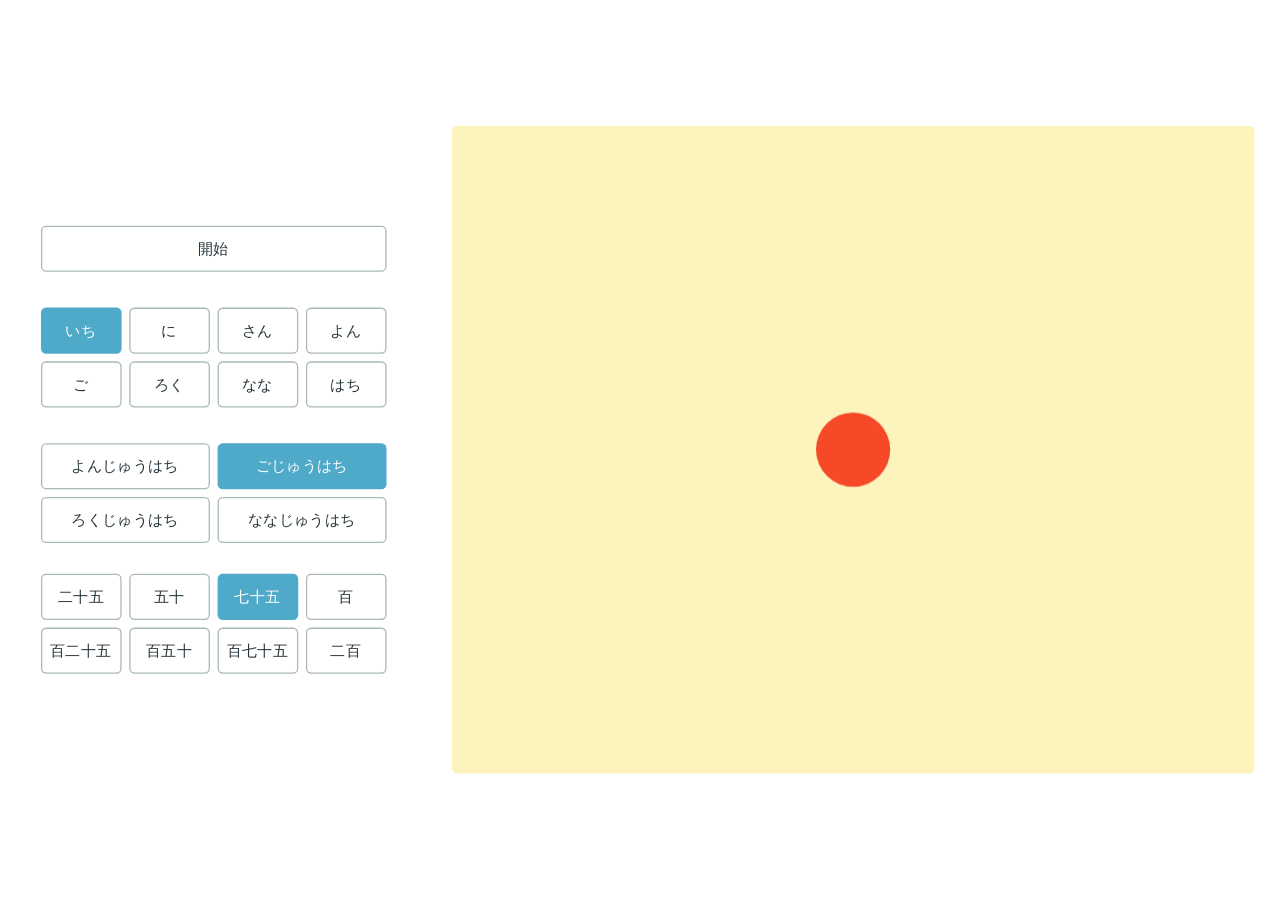
==== index.html @ 4be1856f "Add files via upload" ====
<!doctype html>
<html>
	<head>
		<link rel="apple-touch-icon" href="apple-touch-icon.png"/>
		<link rel="icon" type="image/x-icon" href="favicon.ico">
		<meta charset="utf-8">
		<meta name="viewport" content="width=device-width, initial-scale=1">
		<meta name="mobile-web-app-capable" content="yes">
		<link href="plugins/bootstrap.min.css" rel="stylesheet">
		<script src="plugins/bootstrap.bundle.min.js"></script>
		<link href="fonts.css" rel="stylesheet" type="text/css" />
		<link href="style.css" rel="stylesheet" type="text/css" />

		<title>Bollkollisioner</title>
	</head>


	<body class="development-mode">

		<main class="max-size">

			<section id="page1" class="transition-duration-1000ms">
				<div class="row g-0 w-100 h-100">
					<aside class="col-4 ball-controls d-flex align-items-center">
						<div class="ball-controls-inner">
							<div class="ball-control-groups">
								<button id="music-toggle" class="ball-option-button music-toggle-button" type="button" lang="ja" aria-pressed="false" disabled>開始</button>
								<div class="ball-option-grid" role="group" aria-label="Synliga bollar">
									<button class="ball-option-button ball-count-button" type="button" lang="ja" data-count="1" aria-pressed="true">いち</button>
									<button class="ball-option-button ball-count-button" type="button" lang="ja" data-count="2" aria-pressed="false">に</button>
									<button class="ball-option-button ball-count-button" type="button" lang="ja" data-count="3" aria-pressed="false">さん</button>
									<button class="ball-option-button ball-count-button" type="button" lang="ja" data-count="4" aria-pressed="false">よん</button>
									<button class="ball-option-button ball-count-button" type="button" lang="ja" data-count="5" aria-pressed="false">ご</button>
									<button class="ball-option-button ball-count-button" type="button" lang="ja" data-count="6" aria-pressed="false">ろく</button>
									<button class="ball-option-button ball-count-button" type="button" lang="ja" data-count="7" aria-pressed="false">なな</button>
									<button class="ball-option-button ball-count-button" type="button" lang="ja" data-count="8" aria-pressed="false">はち</button>
								</div>
								<div class="ball-size-control">
									<div class="ball-option-grid" role="group" aria-label="Bollstorlek">
										<button class="ball-option-button ball-size-button" type="button" lang="ja" data-size="48" aria-pressed="false">よんじゅうはち</button>
										<button class="ball-option-button ball-size-button" type="button" lang="ja" data-size="58" aria-pressed="true">ごじゅうはち</button>
										<button class="ball-option-button ball-size-button" type="button" lang="ja" data-size="68" aria-pressed="false">ろくじゅうはち</button>
										<button class="ball-option-button ball-size-button" type="button" lang="ja" data-size="78" aria-pressed="false">ななじゅうはち</button>
									</div>
								</div>
								<div class="ball-speed-control">
									<div class="ball-option-grid" role="group" aria-label="Bollhastighet i procent">
										<button class="ball-option-button ball-speed-button" type="button" lang="ja" data-speed="25" aria-pressed="false">二十五</button>
										<button class="ball-option-button ball-speed-button" type="button" lang="ja" data-speed="50" aria-pressed="false">五十</button>
										<button class="ball-option-button ball-speed-button" type="button" lang="ja" data-speed="75" aria-pressed="true">七十五</button>
										<button class="ball-option-button ball-speed-button" type="button" lang="ja" data-speed="100" aria-pressed="false">百</button>
										<button class="ball-option-button ball-speed-button" type="button" lang="ja" data-speed="125" aria-pressed="false">百二十五</button>
										<button class="ball-option-button ball-speed-button" type="button" lang="ja" data-speed="150" aria-pressed="false">百五十</button>
										<button class="ball-option-button ball-speed-button" type="button" lang="ja" data-speed="175" aria-pressed="false">百七十五</button>
										<button class="ball-option-button ball-speed-button" type="button" lang="ja" data-speed="200" aria-pressed="false">二百</button>
									</div>
								</div>
							</div>
						</div>
					</aside>

					<div class="col-8 ball-stage d-flex align-items-center justify-content-center">
						<div id="ball-playfield" class="ball-playfield" aria-label="Bollarnas rörelseyta">
							<div class="bouncing-circle ball-orange" data-stinger="Stinger-9" aria-hidden="true"></div>
							<div class="bouncing-circle ball-blue" data-stinger="Stinger-10" aria-hidden="true" hidden></div>
							<div class="bouncing-circle ball-green" data-stinger="Stinger-11" aria-hidden="true" hidden></div>
							<div class="bouncing-circle ball-yellow" data-stinger="Stinger-12" aria-hidden="true" hidden></div>
							<div class="bouncing-circle ball-cyan" data-stinger="Stinger-13" aria-hidden="true" hidden></div>
							<div class="bouncing-circle ball-violet" data-stinger="Stinger-14" aria-hidden="true" hidden></div>
							<div class="bouncing-circle ball-pink" data-stinger="Stinger-15" aria-hidden="true" hidden></div>
							<div class="bouncing-circle ball-white" data-stinger="Stinger-16" aria-hidden="true" hidden></div>
						</div>
					</div>
				</div>
			</section>

		</main>


		<script src="plugins/max.size.js"></script>
		<script src="waxml.js" data-source="wa.xml"></script>
		<script src="plugins/script.js"></script>
		<script src="script.js"></script>


	</body>
</html>
---- fonts.css ----
.roboto-thin {
  font-family: "Roboto", sans-serif;
  font-weight: 100;
  font-style: normal;
}

.roboto-light {
  font-family: "Roboto", sans-serif;
  font-weight: 300;
  font-style: normal;
}

.roboto-regular {
  font-family: "Roboto", sans-serif;
  font-weight: 400;
  font-style: normal;
}

.roboto-medium {
  font-family: "Roboto", sans-serif;
  font-weight: 500;
  font-style: normal;
}

.roboto-bold {
  font-family: "Roboto", sans-serif;
  font-weight: 700;
  font-style: normal;
}

.roboto-black {
  font-family: "Roboto", sans-serif;
  font-weight: 900;
  font-style: normal;
}

.roboto-thin-italic {
  font-family: "Roboto", sans-serif;
  font-weight: 100;
  font-style: italic;
}

.roboto-light-italic {
  font-family: "Roboto", sans-serif;
  font-weight: 300;
  font-style: italic;
}

.roboto-regular-italic {
  font-family: "Roboto", sans-serif;
  font-weight: 400;
  font-style: italic;
}

.roboto-medium-italic {
  font-family: "Roboto", sans-serif;
  font-weight: 500;
  font-style: italic;
}

.roboto-bold-italic {
  font-family: "Roboto", sans-serif;
  font-weight: 700;
  font-style: italic;
}

.roboto-black-italic {
  font-family: "Roboto", sans-serif;
  font-weight: 900;
  font-style: italic;
}
---- style.css ----
html, body {
	margin: 0px;
	padding: 0px;
	width: 100%;
	height: 100%;
}

body {
	background-color: #ffffff;
}

.bouncing-circle {
	position: absolute;
	left: 0;
	top: 0;
	width: 60px;
	height: 60px;
	border-radius: 50%;
	background-color: #F54927;
}

.ball-controls {
	padding: 32px 28px;
	background-color: #FFF;
	color: #171B1D;
}

.ball-controls-inner {
	width: 100%;
	max-width: 270px;
	margin: 0 auto;
}

.ball-control-groups {
	width: 100%;
}

.music-toggle-button {
	width: 100%;
	margin-bottom: 18px;
}

.ball-option-grid {
	display: grid;
	grid-template-columns: repeat(4, minmax(0, 1fr));
	gap: 6px;
	margin-top: 10px;
}

.ball-size-control {
	margin-top: 28px;
}

.ball-size-control .ball-option-grid {
	grid-template-columns: repeat(2, minmax(0, 1fr));
}

.ball-speed-control {
	margin-top: 24px;
}

.ball-speed-control .ball-option-grid {
	grid-template-columns: repeat(4, minmax(0, 1fr));
}

.ball-option-button {
	min-width: 0;
	padding: 8px 2px;
	border: 1px solid #AAB7BC;
	border-radius: 4px;
	background: #FFF;
	color: #26343A;
	font-size: 12px;
}

.ball-option-button:hover {
	background: #DCE3E5;
}

.ball-option-button[aria-pressed="true"] {
	border-color: #4FAAC9;
	background: #4FAAC9;
	color: #FFF;
}

.ball-option-button:focus-visible {
	outline: 2px solid #171B1D;
	outline-offset: 2px;
}

.ball-stage {
	background-color: #FFF;
}

.ball-playfield {
	position: relative;
	width: 94%;
	height: 90%;
	overflow: hidden;
	border-radius: 4px;
	background-color: #FCF3BD;
}

.ball-yellow { background-color: #F4C542; }
.ball-cyan { background-color: #06B6D4; }
.ball-violet { background-color: #A855F7; }
.ball-pink { background-color: #EC4899; }
.ball-white { background-color: #E5E7EB; }

.ball-blue { background-color: #2563EB; }
.ball-green { background-color: #16A34A; }
.ball-orange { background-color: #F54927; }

main {
	background-color: #FFF;
	width: 1000px;
	height: 562.5px;
}

.development-mode a:empty {
	background-color: rgba(133, 133, 254, 0.4);
	border: 1px solid rgba(37, 37, 117, 0.5);
}

a {
	text-decoration: none;
}

body *.imusic-loading {
	display: none;
}
body.imusic-loading *.imusic-loading {
	animation: blinking 700ms infinite;
	display: block;
}@keyframes blinking {
	0% {
		opacity: 0;
	}
	100% {
		opacity: 1;
	}
}

body.production-mode .waxml-open-button {
	display: none;
}
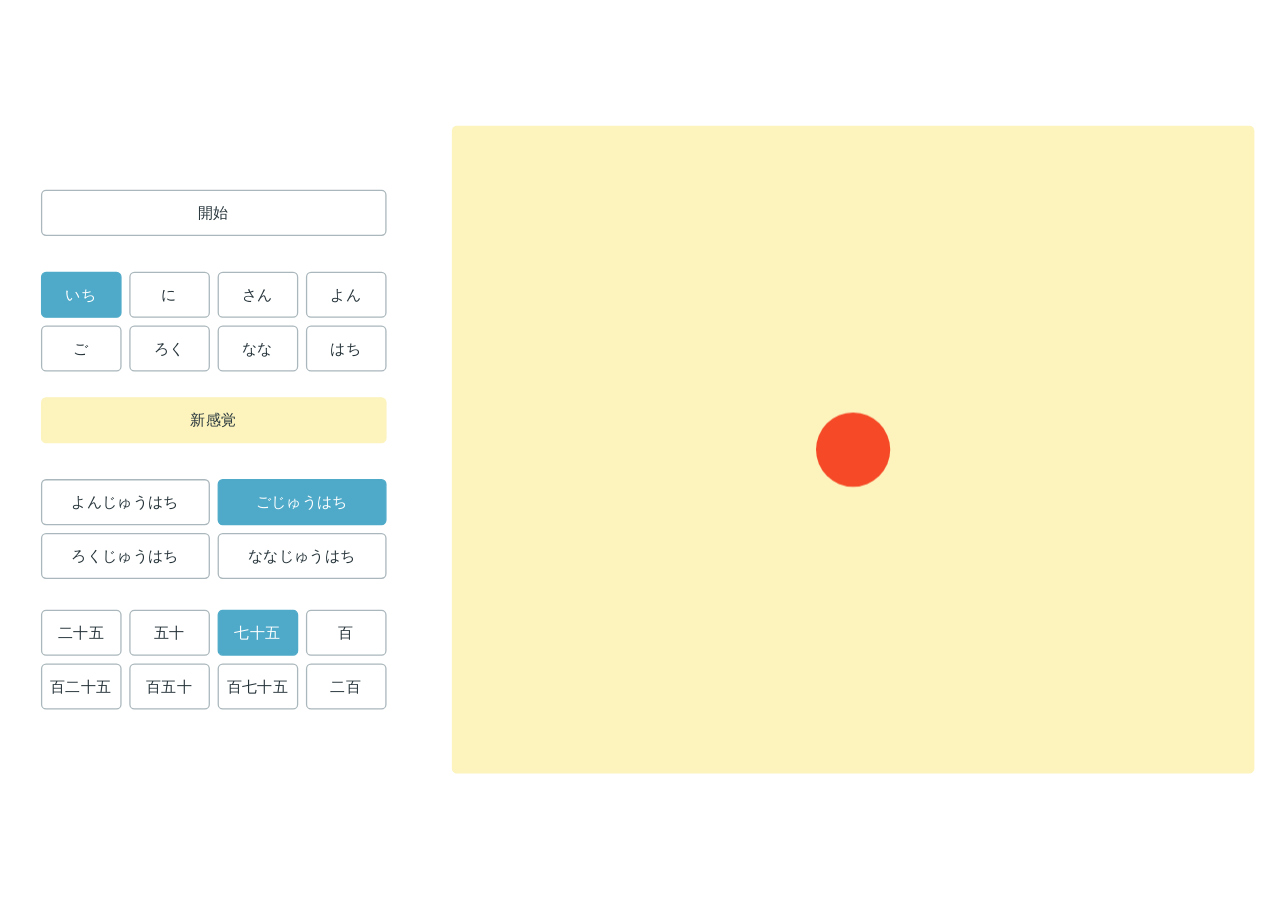
==== commit d424bdca: "Add files via upload" ====
--- a/index.html
+++ b/index.html
@@ -11,7 +11,7 @@
 		<link href="fonts.css" rel="stylesheet" type="text/css" />
 		<link href="style.css" rel="stylesheet" type="text/css" />
 
-		<title>Bollkollisioner</title>
+		<title>新感覚</title>
 	</head>
 
 
@@ -35,6 +35,7 @@
 									<button class="ball-option-button ball-count-button" type="button" lang="ja" data-count="7" aria-pressed="false">なな</button>
 									<button class="ball-option-button ball-count-button" type="button" lang="ja" data-count="8" aria-pressed="false">はち</button>
 								</div>
+								<button id="feeling-toggle" class="ball-option-button feeling-toggle-button" type="button" lang="ja" aria-pressed="false" disabled>新感覚</button>
 								<div class="ball-size-control">
 									<div class="ball-option-grid" role="group" aria-label="Bollstorlek">
 										<button class="ball-option-button ball-size-button" type="button" lang="ja" data-size="48" aria-pressed="false">よんじゅうはち</button>
@@ -61,14 +62,14 @@
 
 					<div class="col-8 ball-stage d-flex align-items-center justify-content-center">
 						<div id="ball-playfield" class="ball-playfield" aria-label="Bollarnas rörelseyta">
-							<div class="bouncing-circle ball-orange" data-stinger="Stinger-9" aria-hidden="true"></div>
-							<div class="bouncing-circle ball-blue" data-stinger="Stinger-10" aria-hidden="true" hidden></div>
-							<div class="bouncing-circle ball-green" data-stinger="Stinger-11" aria-hidden="true" hidden></div>
-							<div class="bouncing-circle ball-yellow" data-stinger="Stinger-12" aria-hidden="true" hidden></div>
-							<div class="bouncing-circle ball-cyan" data-stinger="Stinger-13" aria-hidden="true" hidden></div>
-							<div class="bouncing-circle ball-violet" data-stinger="Stinger-14" aria-hidden="true" hidden></div>
-							<div class="bouncing-circle ball-pink" data-stinger="Stinger-15" aria-hidden="true" hidden></div>
-							<div class="bouncing-circle ball-white" data-stinger="Stinger-16" aria-hidden="true" hidden></div>
+							<div class="bouncing-circle ball-orange" data-stinger-a="Stinger-9" data-stinger-b="Stinger-17" aria-hidden="true"></div>
+							<div class="bouncing-circle ball-blue" data-stinger-a="Stinger-10" data-stinger-b="Stinger-18" aria-hidden="true" hidden></div>
+							<div class="bouncing-circle ball-green" data-stinger-a="Stinger-11" data-stinger-b="Stinger-19" aria-hidden="true" hidden></div>
+							<div class="bouncing-circle ball-yellow" data-stinger-a="Stinger-12" data-stinger-b="Stinger-20" aria-hidden="true" hidden></div>
+							<div class="bouncing-circle ball-cyan" data-stinger-a="Stinger-13" data-stinger-b="Stinger-21" aria-hidden="true" hidden></div>
+							<div class="bouncing-circle ball-violet" data-stinger-a="Stinger-14" data-stinger-b="Stinger-22" aria-hidden="true" hidden></div>
+							<div class="bouncing-circle ball-pink" data-stinger-a="Stinger-15" data-stinger-b="Stinger-23" aria-hidden="true" hidden></div>
+							<div class="bouncing-circle ball-white" data-stinger-a="Stinger-16" data-stinger-b="Stinger-24" aria-hidden="true" hidden></div>
 						</div>
 					</div>
 				</div>
--- a/style.css
+++ b/style.css
@@ -4,6 +4,11 @@
 	padding: 0px;
 	width: 100%;
 	height: 100%;
+}
+
+:root {
+	--field-color-a: #FCF3BD;
+	--field-color-b: #BEE8CC;
 }
 
 body {
@@ -39,6 +44,11 @@
 .music-toggle-button {
 	width: 100%;
 	margin-bottom: 18px;
+}
+
+.feeling-toggle-button {
+	width: 100%;
+	margin-top: 20px;
 }
 
 .ball-option-grid {
@@ -84,6 +94,20 @@
 	color: #FFF;
 }
 
+.ball-option-button.feeling-toggle-button,
+.ball-option-button.feeling-toggle-button:hover {
+	border-color: var(--field-color-a);
+	background: var(--field-color-a);
+	color: #26343A;
+}
+
+.ball-option-button.feeling-toggle-button[aria-pressed="true"],
+.ball-option-button.feeling-toggle-button[aria-pressed="true"]:hover {
+	border-color: var(--field-color-b);
+	background: var(--field-color-b);
+	color: #26343A;
+}
+
 .ball-option-button:focus-visible {
 	outline: 2px solid #171B1D;
 	outline-offset: 2px;
@@ -99,7 +123,11 @@
 	height: 90%;
 	overflow: hidden;
 	border-radius: 4px;
-	background-color: #FCF3BD;
+	background-color: var(--field-color-a);
+}
+
+.ball-playfield.mode-b {
+	background-color: var(--field-color-b);
 }
 
 .ball-yellow { background-color: #F4C542; }
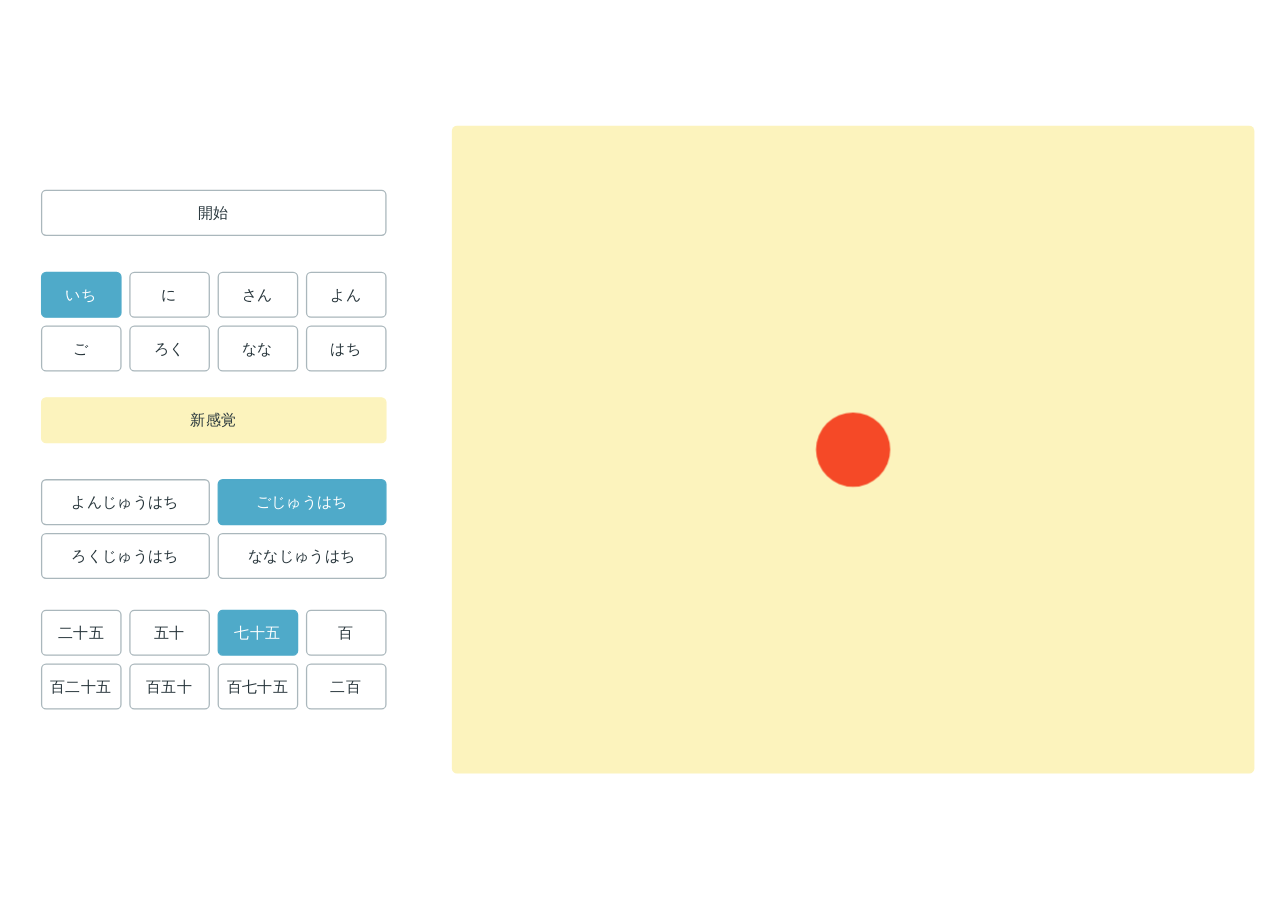
==== commit fb0b86c7: "Add files via upload" ====
--- a/index.html
+++ b/index.html
@@ -2,7 +2,7 @@
 <html>
 	<head>
 		<link rel="apple-touch-icon" href="apple-touch-icon.png"/>
-		<link rel="icon" type="image/x-icon" href="favicon.ico">
+		<link rel="icon" type="image/svg+xml" href="images/wind.svg">
 		<meta charset="utf-8">
 		<meta name="viewport" content="width=device-width, initial-scale=1">
 		<meta name="mobile-web-app-capable" content="yes">
@@ -16,8 +16,7 @@
 
 
 	<body class="development-mode">
-
-		<main class="max-size">
+		<main class="max-size" data-landscape-width="1000" data-landscape-height="562.5" data-portrait-width="390" data-portrait-height="844">
 
 			<section id="page1" class="transition-duration-1000ms">
 				<div class="row g-0 w-100 h-100">
--- a/style.css
+++ b/style.css
@@ -130,6 +130,24 @@
 	background-color: var(--field-color-b);
 }
 
+body.flat .ball-playfield {
+	overflow: visible;
+	border-radius: 0;
+}
+
+.fps-meter {
+	position: fixed;
+	top: 4px;
+	left: 4px;
+	z-index: 1000;
+	padding: 2px 6px;
+	border-radius: 3px;
+	background: rgba(23, 27, 29, 0.8);
+	color: #FFF;
+	font: 11px/1.3 monospace;
+	pointer-events: none;
+}
+
 .ball-yellow { background-color: #F4C542; }
 .ball-cyan { background-color: #06B6D4; }
 .ball-violet { background-color: #A855F7; }
@@ -172,4 +190,96 @@
 
 body.production-mode .waxml-open-button {
 	display: none;
+}
+
+@media (orientation: portrait) {
+	main {
+		width: 100vw !important;
+		height: 100vh !important;
+		height: 100dvh !important;
+		top: 0 !important;
+		left: 0 !important;
+		-webkit-transform: none !important;
+		transform: none !important;
+	}
+
+	.ball-controls,
+	.ball-stage {
+		flex: 0 0 auto;
+		width: 100%;
+	}
+
+	.ball-controls {
+		height: 26%;
+		padding: 8px 12px;
+		align-items: flex-end !important;
+	}
+
+	.ball-controls-inner {
+		max-width: none;
+	}
+
+	.ball-control-groups {
+		display: grid;
+		grid-template-columns: minmax(0, 1fr) minmax(0, 1fr);
+		grid-template-areas:
+			"music feeling"
+			"count count"
+			"size speed";
+		gap: 5px 8px;
+	}
+
+	.music-toggle-button {
+		grid-area: music;
+		margin: 0;
+	}
+
+	.feeling-toggle-button {
+		grid-area: feeling;
+		margin: 0;
+	}
+
+	.ball-control-groups > .ball-option-grid {
+		grid-area: count;
+		grid-template-columns: repeat(8, minmax(0, 1fr));
+		gap: 4px;
+		margin: 0;
+	}
+
+	.ball-size-control {
+		grid-area: size;
+		margin: 0;
+	}
+
+	.ball-size-control .ball-option-grid {
+		grid-template-columns: repeat(2, minmax(0, 1fr));
+		gap: 4px;
+		margin: 0;
+	}
+
+	.ball-speed-control {
+		grid-area: speed;
+		margin: 0;
+	}
+
+	.ball-speed-control .ball-option-grid {
+		grid-template-columns: repeat(4, minmax(0, 1fr));
+		gap: 4px;
+		margin: 0;
+	}
+
+	.ball-option-button {
+		padding: 5px 1px;
+		font-size: 10px;
+		line-height: 1.15;
+	}
+
+	.ball-stage {
+		height: 74%;
+	}
+
+	.ball-playfield {
+		width: 96%;
+		height: 96%;
+	}
 }
